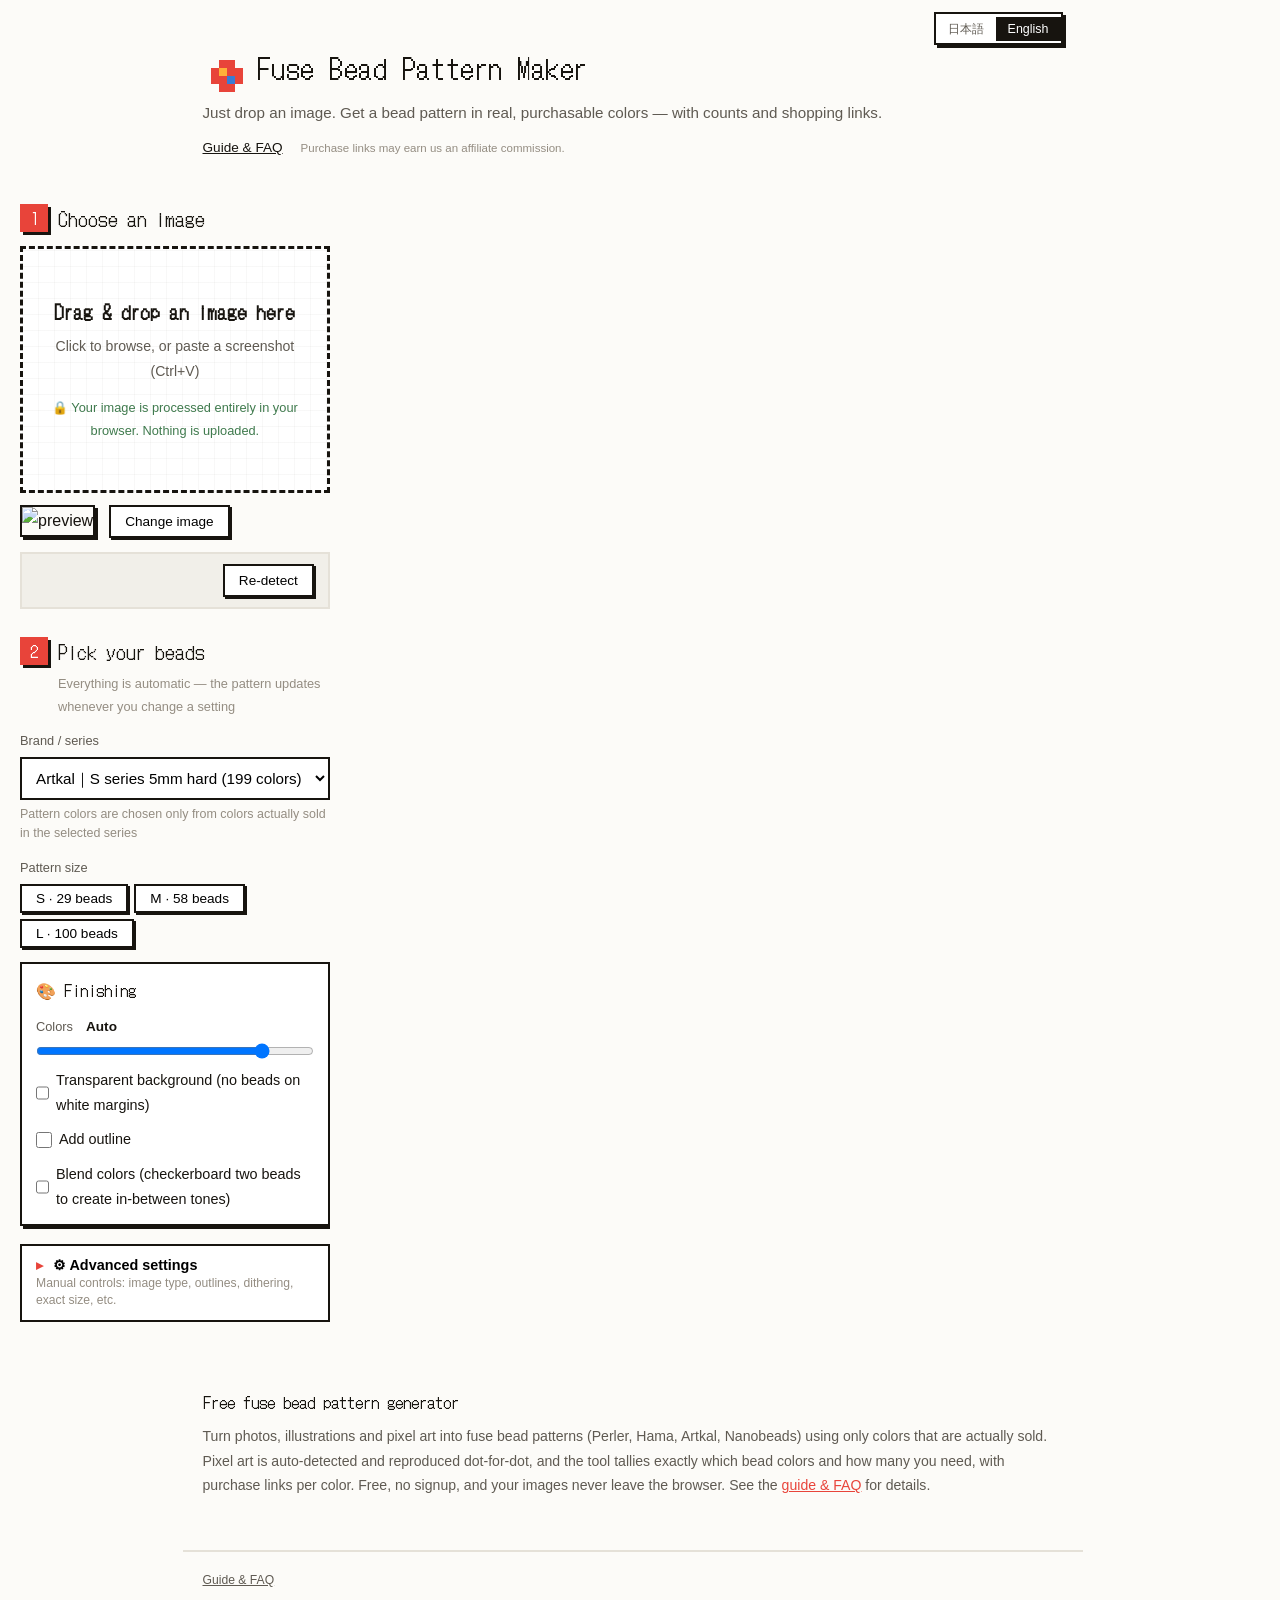
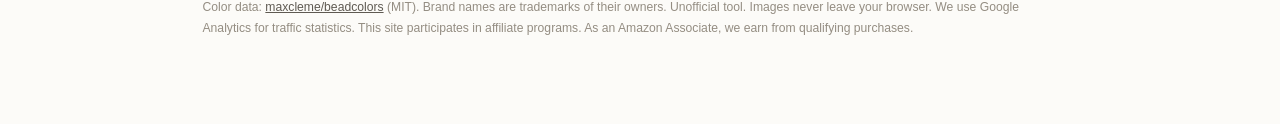
==== index.html @ 35d4e3fc "縁取りOFF時に色選択行が表示される問題を修正（display:flexがhidden属性に勝つCSSの罠）" ====
<!DOCTYPE html>
<html lang="ja" data-lang="ja">
<head>
<meta charset="UTF-8">
<meta name="viewport" content="width=device-width, initial-scale=1.0, maximum-scale=1.0, user-scalable=no, viewport-fit=cover">
<!-- Google tag (gtag.js) -->
<script async src="https://www.googletagmanager.com/gtag/js?id=G-L8L3LJ2P45"></script>
<script>
  window.dataLayer = window.dataLayer || [];
  function gtag(){dataLayer.push(arguments);}
  gtag('js', new Date());
  gtag('config', 'G-L8L3LJ2P45');
</script>
<title>アイロンビーズ図案メーカー｜写真・画像をドット絵図案に無料変換</title>
<meta name="description" content="画像をドロップするだけでアイロンビーズの図案に自動変換。パーラービーズ・ナノビーズ・ハマ・Artkal対応。実際に売っている色番号で図案化し、必要な色と個数、購入先まで自動でわかる無料ツール。">
<link rel="canonical" href="https://zerobuildone.github.io/beads-pattern-maker/">
<meta property="og:title" content="アイロンビーズ図案メーカー / Fuse Bead Pattern Maker">
<meta property="og:description" content="画像をドロップするだけでアイロンビーズ図案に自動変換。色番号・必要個数・購入先まで出力。">
<meta property="og:type" content="website">
<meta property="og:url" content="https://zerobuildone.github.io/beads-pattern-maker/">
<meta property="og:image" content="https://zerobuildone.github.io/beads-pattern-maker/ogp.png">
<meta property="og:image:width" content="1200">
<meta property="og:image:height" content="630">
<meta property="og:site_name" content="アイロンビーズ図案メーカー">
<meta name="twitter:card" content="summary_large_image">
<meta name="theme-color" content="#fcfbf8">
<link rel="icon" href="favicon.ico" sizes="32x32">
<link rel="icon" type="image/png" href="favicon.png">
<link rel="apple-touch-icon" href="apple-touch-icon.png">
<script type="application/ld+json">
{
  "@context": "https://schema.org",
  "@type": "WebApplication",
  "name": "アイロンビーズ図案メーカー",
  "alternateName": "Fuse Bead Pattern Maker",
  "applicationCategory": "DesignApplication",
  "operatingSystem": "Web",
  "offers": { "@type": "Offer", "price": "0", "priceCurrency": "JPY" },
  "url": "https://zerobuildone.github.io/beads-pattern-maker/",
  "image": "https://zerobuildone.github.io/beads-pattern-maker/ogp.png",
  "inLanguage": ["ja", "en"],
  "featureList": "ドット絵の自動判定と原寸再現・実在ブランド色への減色・必要ビーズ数の自動集計・購入リンク生成",
  "description": "画像をアイロンビーズの図案に自動変換する無料ツール。実在ブランドの色に減色し、必要なビーズの色番号と個数を自動集計します。"
}
</script>
<link rel="preconnect" href="https://fonts.googleapis.com">
<link rel="preconnect" href="https://fonts.gstatic.com" crossorigin>
<link href="https://fonts.googleapis.com/css2?family=DotGothic16&display=swap" rel="stylesheet">
<link rel="stylesheet" href="style.css?v=1784271604">
</head>
<body>
<noscript><p style="padding:16px;text-align:center">このツールはブラウザ内で画像を変換するため、JavaScriptを有効にしてご利用ください。/ This tool converts images in your browser and requires JavaScript.</p></noscript>

<header class="site-header">
  <div class="lang-switch">
    <button type="button" data-lang-btn="ja">日本語</button><button type="button" data-lang-btn="en">English</button>
  </div>
  <h1><span class="pixel-logo" aria-hidden="true"></span><span data-i18n="siteTitle">アイロンビーズ図案メーカー</span></h1>
  <p class="tagline" data-i18n="tagline">画像をドロップするだけ。実際に売っているビーズの色で図案化して、必要な色と個数、買える場所まで。</p>
  <nav class="header-nav">
    <a href="guide.html" data-i18n="guideLink">使い方・FAQ</a>
    <span class="pr-note" data-i18n="prHeader">※購入リンクにはアフィリエイト広告を含みます</span>
  </nav>
</header>

<main>
<div class="workspace">
<div class="col-left">

  <!-- STEP 1 -->
  <section class="step" id="step-upload">
    <h2><span class="step-num">1</span><span data-i18n="step1">画像を選ぶ</span></h2>
    <div id="dropzone" tabindex="0">
      <p class="dz-main" data-i18n="dzMain">ここに画像をドラッグ＆ドロップ</p>
      <p class="dz-sub" data-i18n="dzSub">クリックして選択・スクショの貼り付け（Ctrl+V）もOK</p>
      <p class="dz-privacy" data-i18n="dzPrivacy">🔒 画像はブラウザの中だけで処理されます。サーバーには送信されません。</p>
      <input type="file" id="file-input" accept="image/*" hidden>
    </div>
    <div id="src-preview-wrap" hidden>
      <img id="src-preview" alt="preview">
      <div class="preview-side">
        <button id="btn-clear-image" type="button" class="btn-sub" data-i18n="btnChangeImage">別の画像にする</button>
      </div>
    </div>
    <div id="detect-banner" class="banner" hidden>
      <span id="detect-msg"></span>
      <button id="btn-detect-dots" type="button" class="btn-sub" data-i18n="btnRedetect">再判定</button>
    </div>
  </section>

  <!-- STEP 2: シンプル設定（既定） + 詳細設定（折りたたみ） -->
  <section class="step" id="step-settings" data-mode="illust">
    <button type="button" class="drawer-close" data-drawer-close>✕</button>
    <h2><span class="step-num">2</span><span data-i18n="step2">ビーズを選ぶ</span></h2>
    <p class="auto-note" data-i18n="autoNote">変換はすべて自動。設定を変えると図案も自動で更新されます</p>

    <div class="simple-grid">
      <label class="field">
        <span class="field-label" data-i18n="lblSeries">ブランド・シリーズ</span>
        <select id="sel-series"></select>
        <span class="field-help" data-i18n="helpSeries">図案はこのシリーズで実際に売られている色だけで作られます</span>
      </label>
      <div class="field simple-size">
        <span class="field-label" data-i18n="lblSizeSimple">図案の大きさ</span>
        <p class="chip-row" id="simple-size-chips">
          <button type="button" class="chip chip-size" data-w="29" data-h="29"><span data-i18n="chipSizeS">小 29ビーズ</span></button>
          <button type="button" class="chip chip-size" data-w="58" data-h="58"><span data-i18n="chipSizeM">中 58ビーズ</span></button>
          <button type="button" class="chip chip-size" data-w="100" data-h="100"><span data-i18n="chipSizeL">大 100ビーズ</span></button>
        </p>
        <span class="field-help only-pixel" data-i18n="helpSizePixel">ドット絵は元の絵のドット数で原寸再現されます（サイズ指定は不要）</span>
      </div>
    </div>
    <div id="mix-note" class="mix-note" hidden></div>

    <!-- しあがり: 見た目に直結する「好みで選ぶ」設定だけを常時表示 -->
    <div class="finish-block">
      <h3 class="finish-title" data-i18n="groupFinish">🎨 しあがり</h3>
      <label class="field finish-colors">
        <span class="field-label"><span data-i18n="tbColors">色数</span>　<span id="colors-label" class="colors-label">自動</span></span>
        <input type="range" id="rng-colors" min="0" max="6" step="1" value="5">
      </label>
      <label class="field-check">
        <input type="checkbox" id="chk-whitebg">
        <span data-i18n="optWhitebg">背景を透過する（白い余白をビーズなしに）</span>
      </label>
      <label class="field-check">
        <input type="checkbox" id="chk-addoutline">
        <span data-i18n="optAddOutline">縁取りをつける</span>
      </label>
      <div class="outline-row" id="outline-color-row" hidden>
        <label for="sel-outline-color" data-i18n="optOutlineColor">縁取りの色</label>
        <span class="outline-swatch" id="outline-swatch"></span>
        <select id="sel-outline-color"></select>
      </div>
      <label class="field-check">
        <input type="checkbox" id="chk-dithermix">
        <span data-i18n="optDitherMix">まざり色（2色を市松に並べて中間色を作る）</span>
      </label>
    </div>

    <button id="btn-advanced" type="button" class="btn-adv">
      <span class="adv-arrow">▸</span>
      <span class="adv-title">⚙ <span data-i18n="btnAdvanced">詳細設定</span></span>
      <span class="adv-hint" data-i18n="advHint">画像タイプ・サイズの数値指定・変換品質など、通常は触らなくてよい設定</span>
    </button>

    <div id="advanced-panel" class="adv">
      <div class="group">
        <h3 class="group-title" data-i18n="groupSize">図案のサイズ</h3>
        <div class="group-body">
          <div class="size-row">
            <label class="field field-num">
              <span class="field-label" data-i18n="lblW">横（ビーズ数）</span>
              <input type="number" id="inp-width" min="4" max="200" value="58">
            </label>
            <span class="size-x">×</span>
            <label class="field field-num">
              <span class="field-label" data-i18n="lblH">縦（ビーズ数）</span>
              <input type="number" id="inp-height" min="4" max="200" value="58">
            </label>
            <label class="field-check">
              <input type="checkbox" id="chk-aspect" checked>
              <span data-i18n="lblAspect">縦横比を画像に合わせる</span>
            </label>
          </div>
          <p class="chip-row">
            <span data-i18n="presetsLabel">プリセット:</span>
            <button type="button" class="chip" data-w="29" data-h="29" data-i18n="chip2929">29×29（プレート1枚）</button>
            <button type="button" class="chip" data-w="58" data-h="29">58×29</button>
            <button type="button" class="chip" data-w="58" data-h="58" data-i18n="chip5858">58×58（4枚）</button>
            <button type="button" class="chip" data-w="50" data-h="50">50×50</button>
            <button type="button" class="chip" data-w="100" data-h="100">100×100</button>
          </p>
          <label class="field">
            <span class="field-label" data-i18n="lblPlate">プレート区切り線</span>
            <select id="sel-plate">
              <option value="0" data-i18n="plateNone">表示しない</option>
              <option value="29" data-i18n="plate29">29ペグごと（5mm定番プレート）</option>
              <option value="50" data-i18n="plate50">50ペグごと（ミニ系プレート）</option>
            </select>
            <span class="field-help" data-i18n="helpPlate">複数プレートで作るときの境界線（赤線）を図案に表示します</span>
          </label>
        </div>
      </div>

      <div class="group">
        <h3 class="group-title" data-i18n="groupTune">変換の調整</h3>
        <div class="group-body">
          <div class="field field-wide">
            <span class="field-label" data-i18n="lblImgType">画像のタイプ（自動判定を上書き）</span>
            <div class="seg" role="radiogroup">
              <label><input type="radio" name="mode" value="pixel"><span data-i18n="modePixel">ドット絵</span></label>
              <label><input type="radio" name="mode" value="illust" checked><span data-i18n="modeIllust">イラスト</span></label>
              <label><input type="radio" name="mode" value="photo"><span data-i18n="modePhoto">写真</span></label>
            </div>
            <span class="field-help only-pixel" data-i18n="helpPixel">元絵の1ドット=1ビーズで原寸再現します（画像読み込み時に自動判定）</span>
            <span class="field-help only-illust" data-i18n="helpIllust">マスごとに一番面積の大きい色を採用。キャラ絵・ロゴ向け</span>
            <span class="field-help only-photo" data-i18n="helpPhoto">マスの平均色でなめらかに変換。グラデーションの多い画像向け</span>
          </div>
          <div class="opt-row">
            <label class="field-check only-illust">
              <input type="checkbox" id="chk-outline" checked>
              <span data-i18n="optOutline">輪郭線を残す</span>
            </label>
            <label class="field-check only-photo">
              <input type="checkbox" id="chk-dither">
              <span data-i18n="optDither">ディザリング（2色を混ぜ打ちして中間色を表現）</span>
            </label>
            <label class="field-check">
              <input type="checkbox" id="chk-special">
              <span data-i18n="optSpecial">特殊色も使う（ラメ・夜光・透明系。実物の見え方が大きく異なるため通常はOFF推奨）</span>
            </label>
          </div>
          <div class="quality-sub">
            <span class="quality-title" data-i18n="optQualityTitle">変換の品質（通常はONのまま）</span>
            <label class="field-check">
              <input type="checkbox" id="chk-cleanup" checked>
              <span data-i18n="optCleanup">仕上げの整形（ノイズ粒・浮きビーズを整理）</span>
            </label>
            <label class="field-check">
              <input type="checkbox" id="chk-shading" checked>
              <span data-i18n="optShading">陰影を保持（明暗の段差を同系の別ビーズへ割り振る）</span>
            </label>
          </div>
          <button id="btn-convert" type="button" class="btn-sub" disabled data-i18n="btnConvert">再変換する</button>
        </div>
      </div>
    </div>
  </section>

</div><!-- /.col-left -->
<div class="col-right">

  <!-- STEP 3 -->
  <section class="step" id="step-result" hidden>
    <h2><span class="step-num">3</span><span data-i18n="step3">図案</span></h2>

    <div id="pattern-pane">
    <!-- ブランド変更時: 手直しを引き継いだ旨と破棄の選択肢 -->
    <div id="carry-note" class="carry-note" hidden>
      <span data-i18n="carryMsg">✏ 手直しの内容を、新しいビーズの近い色で引き継ぎました</span>
      <button id="btn-carry-discard" type="button" class="btn-sub" data-i18n="carryDiscard">手直しを破棄して自動変換に戻す</button>
      <button id="btn-carry-keep" type="button" class="btn-sub" data-i18n="carryKeep">このまま</button>
    </div>
    <div id="canvas-wrap">
      <canvas id="pattern-canvas"></canvas>
    </div>

    <div class="result-toolbar">
      <div class="tb-group">
        <label title="ズーム">🔍 <input type="range" id="rng-zoom" min="2" max="30" value="14"></label>
        <label class="field-check"><input type="checkbox" id="chk-grid" checked><span data-i18n="tbGrid">グリッド</span></label>
        <label class="field-check"><input type="checkbox" id="chk-symbols"><span data-i18n="tbSymbols">色記号</span></label>
      </div>
      <div class="tb-group">
        <button id="btn-editmode" type="button" class="btn-sub tool-btn edit-toggle" data-i18n="tbEditMode">✏ 手直しする</button>
      </div>
    </div>

    <!-- 手直しパネル: 手直しモードON中だけ表示。ツール→色の2段構成 -->
    <div id="edit-panel" class="edit-panel">
      <div class="ep-row">
        <button id="tool-pen" type="button" class="btn-sub tool-btn active" data-i18n="toolPen">✎ ペン</button>
        <button id="tool-fill" type="button" class="btn-sub tool-btn" data-i18n="toolFill">▧ 塗りつぶし</button>
        <button id="tool-replace" type="button" class="btn-sub tool-btn" data-i18n="toolReplace">⇄ 色置換</button>
        <button id="btn-pen-erase" type="button" class="btn-sub tool-btn" data-i18n="btnEraser">◻ 消しゴム</button>
        <span class="ep-size">
          <span class="tb-label" data-i18n="tbPenSize">太さ</span>
          <button type="button" class="btn-sub pen-size-btn active" data-size="1">1</button>
          <button type="button" class="btn-sub pen-size-btn" data-size="2">2</button>
          <button type="button" class="btn-sub pen-size-btn" data-size="3">3</button>
        </span>
        <button id="btn-undo" type="button" class="btn-sub ep-undo" disabled data-i18n="btnUndo">↩ 元に戻す</button>
      </div>
      <div class="ep-row">
        <span class="pen-status"><span data-i18n="penPrefix">ペン:</span> <span id="pen-swatch" class="pen-swatch"></span><span id="pen-label">未選択</span></span>
        <button id="btn-palette" type="button" class="btn-sub" data-i18n="btnPalette">🎨 全色から選ぶ</button>
      </div>
      <div id="palette-pop" class="palette-pop" hidden></div>
      <p class="edit-hint" data-i18n="editHint">図案をタップ/クリックで塗れます。色はビーズ一覧・🎨全色・右クリック（スポイト）で選択。「⇄色置換」はタップした色を図案全体でペンの色に置き換えます</p>
    </div>
    </div><!-- /#pattern-pane -->

    <div class="dl-row">
      <button id="btn-dl-png" type="button" class="btn-main" data-i18n="btnDlPng">図案PNGを保存</button>
      <span id="stat-line" class="stat-line"></span>
    </div>

    <div id="legend-section">
    <button type="button" class="drawer-close" data-drawer-close>✕</button>
    <h3 class="buy-heading" data-i18n="legendTitle">必要なビーズ</h3>
    <p class="legend-note"><span data-i18n="legendNote">行をクリックするとその色がペンになります。</span><span class="pr-note-inline" data-i18n="prInline">※購入リンクはアフィリエイト広告を含みます。検索結果ページが開くので色番号を確認のうえ購入してください。</span></p>
    <div id="legend-wrap">
      <table id="legend-table">
        <thead>
          <tr>
            <th data-i18n="thColor">色</th>
            <th class="col-sym" data-i18n="thSym">記号</th>
            <th class="col-code" data-i18n="thCode">色番号</th>
            <th data-i18n="thName">色名</th>
            <th class="col-brand" data-i18n="thBrand">ブランド</th>
            <th data-i18n="thCount">個数</th>
            <th data-i18n="thBuy">購入先</th>
            <th class="th-swap"></th>
          </tr>
        </thead>
        <tbody id="legend-body"></tbody>
      </table>
    </div>
    </div><!-- /#legend-section -->
  </section>

</div><!-- /.col-right -->
</div><!-- /.workspace -->

<!-- スマホ用: 図案が画面外のとき右下に出るミニプレビュー（タップで図案へ） -->
<button id="mini-preview" type="button" hidden aria-label="図案へ移動">
  <canvas id="mini-canvas"></canvas>
</button>

<!-- スマホ用: ドロワーとボトムバー -->
<div id="drawer-scrim" hidden></div>
<nav id="mobile-bar">
  <button id="btn-drawer-settings" type="button">⚙ <span data-i18n="mbSettings">設定</span></button>
  <button id="btn-drawer-beads" type="button">🧮 <span data-i18n="mbBeads">ビーズ一覧</span></button>
</nav>

<!-- 検索エンジン向けの説明（ユーザーにも読める簡潔な紹介） -->
<section class="seo-intro lang-ja">
  <h2>アイロンビーズの図案を画像から無料で作成</h2>
  <p>アイロンビーズ図案メーカーは、写真・イラスト・ドット絵をアイロンビーズ（フューズビーズ）の図案に自動変換する無料のWebアプリです。パーラービーズ・ナノビーズ・ハマビーズ・Artkalの実際に販売されている色だけで図案を作るので、そのまま買い物リストとして使えます。ドット絵は元絵のドット数を自動判定して1ドット=1ビーズで原寸再現。AI生成などで格子が崩れたドット絵の補正にも対応しています。</p>
  <p>必要なビーズの色番号・色名・個数は自動で集計され、各色の購入ページへワンクリックで移動できます。図案は座標と色記号つきのPNGとして保存でき、複数プレートで作る大きな作品にはプレート区切り線も表示できます。登録不要・インストール不要で、画像がサーバーに送信されることもありません。詳しくは<a href="guide.html">使い方・FAQ</a>をご覧ください。</p>
</section>
<section class="seo-intro lang-en">
  <h2>Free fuse bead pattern generator</h2>
  <p>Turn photos, illustrations and pixel art into fuse bead patterns (Perler, Hama, Artkal, Nanobeads) using only colors that are actually sold. Pixel art is auto-detected and reproduced dot-for-dot, and the tool tallies exactly which bead colors and how many you need, with purchase links per color. Free, no signup, and your images never leave the browser. See the <a href="guide.html">guide &amp; FAQ</a> for details.</p>
</section>

</main>

<footer class="site-footer">
  <div class="lang-ja">
    <p><a href="guide.html">使い方・FAQ・ブランド混合の注意</a></p>
    <p>色データ: <a href="https://github.com/maxcleme/beadcolors" target="_blank" rel="noopener">maxcleme/beadcolors</a>（MIT）。各ブランド名は各社の商標です。当サイトは各メーカーとは無関係の非公式ツールです。画像はブラウザ内で処理され、送信されません。アクセス状況の把握にGoogle Analyticsを使用しています。本サイトはアフィリエイトプログラムに参加しています。Amazonのアソシエイトとして、アイロンビーズ図案メーカーは適格販売により収入を得ています。</p>
  </div>
  <div class="lang-en">
    <p><a href="guide.html">Guide &amp; FAQ</a></p>
    <p>Color data: <a href="https://github.com/maxcleme/beadcolors" target="_blank" rel="noopener">maxcleme/beadcolors</a> (MIT). Brand names are trademarks of their owners. Unofficial tool. Images never leave your browser. We use Google Analytics for traffic statistics. This site participates in affiliate programs. As an Amazon Associate, we earn from qualifying purchases.</p>
  </div>
</footer>

<script src="palettes.js?v=1784271604"></script>
<script src="config.js?v=1784271604"></script>
<script src="app.js?v=1784271604"></script>
</body>
</html>
---- style.css ----
* { box-sizing: border-box; margin: 0; padding: 0; }

:root {
  --bg: #fcfbf8;
  --ink: #17140f;
  --ink-sub: #5f5a52;
  --ink-faint: #948d82;
  --line: #17140f;
  --line-soft: #e5e1d8;
  --accent: #e8443a;
  --accent-soft: #ffece9;
  --ok-bg: #e8f6e8;
  --ok-ink: #22662f;
  --warn-bg: #fff6db;
  --warn-ink: #7c6410;
  --shadow: 3px 3px 0 var(--ink);
}

html {
  scroll-behavior: smooth;
  /* スクロールバーの出現で横幅が変わり、クリック直前にボタンが動くのを防ぐ
     （常にスクロールバー領域を確保してレイアウトシフトをゼロにする） */
  overflow-y: scroll;
  scrollbar-gutter: stable;
}

body {
  font-family: "Hiragino Kaku Gothic ProN", "Yu Gothic", "Meiryo", sans-serif;
  background: var(--bg);
  color: var(--ink);
  line-height: 1.75;
}

h1, h2, h3, .step-num, .btn-main, .tb-label {
  font-family: "DotGothic16", "Hiragino Kaku Gothic ProN", monospace;
  font-weight: normal;
}

/* ---------- ヘッダー ---------- */

.site-header {
  position: relative;
  max-width: 900px;
  margin: 0 auto;
  padding: 44px 20px 8px;
}
.site-header h1 {
  font-size: 1.7rem;
  letter-spacing: .02em;
  display: flex;
  align-items: center;
  gap: 14px;
}
.tagline { color: var(--ink-sub); margin-top: 8px; font-size: .95rem; }
.header-nav {
  display: flex; align-items: baseline; gap: 18px; flex-wrap: wrap;
  margin-top: 10px;
}
.header-nav a { color: var(--ink); font-size: .85rem; }
.pr-note { font-size: .72rem; color: var(--ink-faint); }

/* CSSピクセルアートのビーズロゴ（8x8） */
.pixel-logo {
  display: inline-block;
  width: 8px; height: 8px;
  flex-shrink: 0;
  transform: translateY(-12px);
  box-shadow:
    16px 8px 0 var(--accent), 24px 8px 0 var(--accent),
    8px 16px 0 var(--accent), 16px 16px 0 #ffb03a, 24px 16px 0 var(--accent), 32px 16px 0 var(--accent),
    8px 24px 0 var(--accent), 16px 24px 0 var(--accent), 24px 24px 0 #3a7bd5, 32px 24px 0 var(--accent),
    16px 32px 0 var(--accent), 24px 32px 0 var(--accent);
  margin-right: 32px;
}

/* 言語切替 */
.lang-switch {
  position: absolute; top: 12px; right: 20px;
  border: 2px solid var(--ink);
  background: #fff;
  box-shadow: var(--shadow);
}
.lang-switch button {
  border: none; background: none; cursor: pointer;
  padding: 5px 12px; font-size: .78rem; color: var(--ink-sub);
}
.lang-switch button.active { background: var(--ink); color: #fff; }

html[data-lang="ja"] .lang-en { display: none; }
html[data-lang="en"] .lang-ja { display: none; }

/* ---------- 本文レイアウト ---------- */

main { max-width: 900px; margin: 0 auto; padding: 8px 20px; }

/* PC: 3カラム（左=設定 / 中央=図案 / 右=ビーズ一覧）。
   ビーズ一覧は独立した列なので、図案が固定表示でも隠れない */
@media (min-width: 1040px) {
  main { max-width: 1680px; }
  .workspace {
    display: grid;
    /* fr比率ベース＝列幅が「中身の量」に依存しない。
       変換完了・詳細設定の開閉・ビーズ一覧の増減で列やボタンが動かないように */
    grid-template-columns: minmax(300px, 0.8fr) minmax(340px, 1.3fr) minmax(340px, 0.95fr);
    gap: 22px;
    align-items: start;
  }
  .col-left { grid-column: 1; grid-row: 1 / span 4; min-width: 0; }
  .col-left .step { overflow-x: hidden; } /* サイドバーから絶対にはみ出させない */
  .workspace > * { min-width: 0; }
  #pattern-pane, #legend-section { min-width: 0; }
  /* step-resultの子要素（見出し・図案・保存ボタン・ビーズ一覧）を直接グリッドに参加させる */
  .col-right, #step-result { display: contents; }
  #step-result[hidden] { display: none; }
  #step-result > h2 { grid-column: 2; }
  #step-result > .dl-row { grid-column: 2; }
  #legend-section { grid-column: 3; grid-row: 1 / span 4; }

  /* 図案パネル: 中央列の中でstickyに（ズームしすぎて収まらないときはJSが解除） */
  #pattern-pane {
    grid-column: 2;
    position: sticky;
    top: 8px;
    z-index: 20;
    background: var(--bg);
    padding-top: 6px;
    padding-bottom: 6px;
  }
  #pattern-pane.pane-overflow { position: static; }

  /* ビーズ一覧の購入ボタンは列幅に応じて折り返す（内部横スクロールを作らない） */
  /* 購入ボタンは列幅に応じて折り返す（⇄列の追加でtd:last-child指定がズレたため明示指定） */
  #legend-table td.td-buy { white-space: normal; }
  #legend-table td.td-swap { padding-left: 4px; padding-right: 6px; }
  .buy-link { margin-bottom: 4px; }
}

/* ビーズ一覧のスリム化:
   記号列は「色記号」表示中のみ / 色番号列はスマホでは非表示 */
#legend-table .col-sym { display: none; }
body.symbols-on #legend-table .col-sym { display: table-cell; }
@media (max-width: 1039px) {
  #legend-table .col-code { display: none; }
}

/* ---------- スマホ: 左右ドロワー方式 ----------
   図案が主役。左端スワイプ/⚙ボタン=設定、右端スワイプ/ビーズボタン=ビーズ一覧 */

.drawer-close { display: none; }
#mobile-bar { display: none; }
#drawer-scrim { position: fixed; inset: 0; background: rgba(23, 20, 15, .5); z-index: 70; }

@media (max-width: 1039px) {
  .step-num { display: none; }
  .auto-note { margin-left: 0; }
  body { padding-bottom: 64px; } /* ボトムバーの高さ分 */
  .workspace { display: block; }

  /* 変換後はサイトヘッダーを隠して図案を最上部に
     （使い方・FAQへのリンクはページ下部のフッターに残っている） */
  body.has-result .site-header { display: none; }
  body.has-result main { padding-top: 4px; }

  /* 設定=左ドロワー / ビーズ一覧=右ドロワー */
  #step-settings, #legend-section {
    position: fixed;
    top: 0; bottom: 0;
    width: min(88vw, 400px);
    margin: 0;
    z-index: 80;
    overflow-y: auto;
    -webkit-overflow-scrolling: touch;
    background: var(--bg);
    transition: transform .22s ease;
    padding: 14px 14px 48px;
  }
  #step-settings { left: 0; transform: translateX(-105%); border-right: 2px solid var(--ink); border-top: none; border-bottom: none; }
  /* ドロワー内は必ず1カラム・横スクロール禁止 */
  #step-settings { overflow-x: hidden; }
  #step-settings .simple-grid { grid-template-columns: 1fr; }
  #step-settings .seg { display: flex; width: 100%; box-shadow: 2px 2px 0 var(--ink); }
  #step-settings .seg label { flex: 1; }
  #step-settings .seg span { display: block; text-align: center; padding: 10px 4px; }
  #step-settings .field, #step-settings .field-wide { max-width: 100%; }
  #step-settings select { width: 100%; }
  /* 変換後にドロワーへ移った「画像を選ぶ」はコンパクトに */
  #step-settings #step-upload { margin: 6px 0 14px; }
  #step-settings #step-upload #dropzone { padding: 22px 12px; }
  #step-settings #src-preview { max-width: 100px; max-height: 100px; }

  /* ビーズ一覧: スマホではカード型2行レイアウト
     1行目 = 色・色名・個数 / 2行目 = 購入ボタン（全幅なので絶対に見切れない） */
  #legend-section { overflow-x: hidden; }
  #legend-wrap { overflow-x: hidden; border: none; }
  #legend-table thead { display: none; }
  #legend-table, #legend-table tbody { display: block; width: 100%; }
  #legend-table tr {
    display: grid;
    grid-template-columns: 30px 1fr auto auto;
    grid-template-areas:
      "sw name count swap"
      "sw buy  buy  buy";
    gap: 4px 10px;
    align-items: center;
    padding: 9px 2px;
    border-bottom: 1px solid var(--line-soft);
  }
  #legend-table td { display: block; border: none; padding: 0; white-space: normal; }
  #legend-table td.td-sw { grid-area: sw; }
  #legend-table td.td-name { grid-area: name; font-weight: bold; }
  #legend-table td.td-count { grid-area: count; color: var(--ink-sub); }
  #legend-table td.td-buy { grid-area: buy; }
  #legend-table td.td-swap { grid-area: swap; }
  /* 置き換え候補の行はカード型グリッドにしない */
  #legend-table tr.lg-alt { display: block; padding: 0 0 9px; }
  .lg-alt-btn { min-height: 38px; }
  /* 記号・色番号・ブランド列はスマホでは出さない（購入は直リンク主体のため不要） */
  #legend-table td.col-sym, #legend-table td.col-code, #legend-table td.col-brand { display: none !important; }
  .buy-link { margin: 2px 6px 2px 0; padding: 6px 14px; }
  #legend-section { right: 0; transform: translateX(105%); border-left: 2px solid var(--ink); }
  #step-settings.drawer-open, #legend-section.drawer-open {
    transform: translateX(0);
    box-shadow: 0 0 30px rgba(0, 0, 0, .35);
  }
  body.drawer-active { overflow: hidden; }

  /* 閉じるボタンはドロワー内でスクロールしても右上に貼り付く */
  .drawer-close {
    display: block;
    position: sticky;
    top: 6px;
    z-index: 10;
    margin-left: auto;
    border: 2px solid var(--ink);
    background: #fff;
    width: 40px; height: 40px;
    font-size: 1.05rem;
    cursor: pointer;
    box-shadow: 2px 2px 0 var(--ink);
  }

  /* ボトムバー */
  #mobile-bar {
    display: flex;
    position: fixed;
    left: 0; right: 0; bottom: 0;
    z-index: 60;
    background: #fff;
    border-top: 2px solid var(--ink);
    padding-bottom: env(safe-area-inset-bottom, 0);
  }
  #mobile-bar button {
    flex: 1;
    padding: 14px 6px;
    background: none;
    border: none;
    border-right: 2px solid var(--line-soft);
    font-size: .95rem;
    font-family: "DotGothic16", "Hiragino Kaku Gothic ProN", sans-serif;
    color: var(--ink);
    cursor: pointer;
  }
  #mobile-bar button:last-child { border-right: none; }
  #btn-drawer-beads { color: var(--ink-faint); }
  body.has-result #btn-drawer-beads { color: var(--ink); }
  #mini-preview { bottom: 76px; }
}

/* スマホ用ミニプレビュー（図案が画面外のときだけ表示） */
#mini-preview {
  position: fixed;
  right: 14px;
  bottom: 14px;
  z-index: 50;
  padding: 5px;
  background: #fff;
  border: 2px solid var(--ink);
  box-shadow: var(--shadow);
  cursor: pointer;
  line-height: 0;
}
#mini-preview:active { transform: translate(2px, 2px); box-shadow: none; }
#mini-canvas { display: block; image-rendering: pixelated; }

.step {
  margin: 26px 0;
}
.step h2 {
  font-size: 1.15rem;
  display: flex; align-items: center;
  margin-bottom: 12px;
}
.step h3 { font-size: 1.0rem; }
.step-num {
  display: inline-flex; align-items: center; justify-content: center;
  width: 28px; height: 28px; margin-right: 10px;
  background: var(--accent); color: #fff;
  font-size: 1rem;
  box-shadow: var(--shadow);
  flex-shrink: 0;
}
.auto-note { font-size: .8rem; color: var(--ink-faint); margin: -6px 0 12px 38px; }

/* ---------- STEP1 ---------- */

#dropzone {
  border: 3px dashed var(--ink);
  background:
    repeating-linear-gradient(0deg, transparent 0 15px, rgba(23,20,15,.03) 15px 16px),
    repeating-linear-gradient(90deg, transparent 0 15px, rgba(23,20,15,.03) 15px 16px),
    #fff;
  padding: 48px 20px;
  text-align: center;
  cursor: pointer;
  transition: background-color .15s;
}
#dropzone:hover, #dropzone.dragover { background-color: var(--accent-soft); border-color: var(--accent); }
.dz-main { font-weight: bold; font-size: 1.1rem; font-family: "DotGothic16", sans-serif; }
.dz-sub { color: var(--ink-sub); font-size: .88rem; margin-top: 6px; }
.dz-privacy { color: #3f7a4d; font-size: .8rem; margin-top: 14px; }

#src-preview-wrap { margin-top: 12px; display: flex; align-items: flex-start; gap: 14px; }
#src-preview {
  max-width: 200px; max-height: 200px;
  border: 2px solid var(--ink);
  box-shadow: var(--shadow);
  image-rendering: pixelated;
}

.banner {
  display: flex; align-items: center; gap: 10px; flex-wrap: wrap;
  margin-top: 14px;
  padding: 10px 14px;
  font-size: .88rem;
  background: #f1efe9;
  border: 2px solid var(--line-soft);
}
.banner.ok { background: var(--ok-bg); border-color: var(--ok-ink); color: var(--ok-ink); }
.banner.warn { background: var(--warn-bg); border-color: var(--warn-ink); color: var(--warn-ink); }
.banner .btn-sub { margin-left: auto; flex-shrink: 0; }

/* ---------- STEP2 ---------- */

/* 設定は常に1カラム（サイドバー幅に必ず収める） */
.simple-grid {
  display: grid;
  grid-template-columns: 1fr;
  gap: 14px;
  align-items: start;
}

.field { display: flex; flex-direction: column; gap: 5px; font-size: .92rem; }
.field-wide { max-width: 560px; }
.field-num { width: 120px; }
.field-label { color: var(--ink-sub); font-size: .8rem; }
.field-help { color: var(--ink-faint); font-size: .78rem; line-height: 1.5; }
.field select, .field input[type="number"] {
  padding: 10px;
  border: 2px solid var(--ink);
  border-radius: 0;
  font-size: .95rem;
  background: #fff;
  max-width: 100%;
}
.field select { width: 100%; }
.field select:focus, .field input:focus { outline: 2px solid var(--accent); outline-offset: 1px; }
.field-check { display: flex; align-items: center; gap: 7px; font-size: .9rem; cursor: pointer; }
.field-check input { width: 16px; height: 16px; accent-color: var(--accent); }

/* ブランド変更時の手直し引き継ぎ通知 */
.carry-note {
  display: flex; align-items: center; gap: 8px; flex-wrap: wrap;
  border: 2px solid var(--ink); background: #fff7dc; box-shadow: var(--shadow);
  padding: 8px 10px; margin-bottom: 10px; font-size: .85rem;
}
.carry-note[hidden] { display: none; }

/* 手直しパネル: 手直しモードON中だけ表示（ツール類を1か所に集約） */
.edit-panel {
  display: none;
  border: 2px solid var(--ink);
  background: #fff;
  box-shadow: var(--shadow);
  padding: 10px 12px;
  margin: 10px 0 6px;
}
body.edit-on .edit-panel { display: block; }
.ep-row { display: flex; align-items: center; gap: 8px; flex-wrap: wrap; }
.ep-row + .ep-row { margin-top: 10px; }
.ep-size { display: inline-flex; align-items: center; gap: 4px; }
.ep-undo { margin-left: auto; }
.edit-panel .edit-hint { margin: 10px 0 0; }
@media (max-width: 700px) {
  .edit-panel .tool-btn { flex: 1 1 calc(25% - 8px); min-height: 40px; }
  .edit-panel .pen-size-btn, .edit-panel .btn-sub { min-height: 40px; }
  .ep-undo { margin-left: 0; flex: 1 1 auto; }
}

/* 全色パレット（手直しモード用・色相順に整列） */
.palette-pop {
  display: flex; flex-wrap: wrap; gap: 4px;
  border: 2px solid rgba(0,0,0,.25); background: #fafafa;
  padding: 8px; margin-top: 10px; max-height: 200px; overflow-y: auto;
}
.palette-pop[hidden] { display: none !important; }
.pp-sw {
  width: 28px; height: 28px; padding: 0; cursor: pointer;
  border: 1px solid rgba(0,0,0,.35); border-radius: 0;
}
.pp-sw.pen-active { outline: 3px solid var(--accent); outline-offset: 1px; }
@media (max-width: 700px) {
  .pp-sw { width: 34px; height: 34px; }
}

/* しあがり: 見た目に直結する設定だけを常時表示するブロック */
.finish-block {
  display: flex; flex-direction: column; gap: 9px;
  border: 2px solid var(--ink); background: #fff;
  box-shadow: var(--shadow);
  padding: 12px 14px; margin: 14px 0 4px;
}
.finish-title { margin: 0 0 2px; font-size: .92rem; }
.finish-colors { display: flex; flex-direction: column; gap: 4px; }
.finish-colors input[type="range"] { width: 100%; }
.finish-block .outline-row { margin-left: 23px; }

/* 詳細設定内の「変換の品質」小グループ */
.quality-sub {
  display: flex; flex-direction: column; gap: 7px;
  margin-top: 12px; padding-top: 10px;
  border-top: 1px dashed rgba(0,0,0,.25);
}
.quality-title { font-size: .78rem; color: var(--ink-faint); }

/* 縁取り(アウトライン)の色選択行 */
.outline-row { display: flex; align-items: center; gap: 8px; font-size: .9rem; }
.outline-row[hidden] { display: none !important; } /* display:flexがhidden属性に勝ってしまう対策 */
.outline-row select { flex: 1; min-width: 0; max-width: 240px; }
.outline-swatch {
  width: 18px; height: 18px; flex: none;
  border: 2px solid var(--ink);
  background: #000;
}

.chip-row { font-size: .82rem; color: var(--ink-sub); display: flex; flex-wrap: wrap; gap: 6px; align-items: center; }
.chip {
  border: 2px solid var(--ink);
  background: #fff;
  border-radius: 0;
  padding: 5px 14px;
  cursor: pointer;
  font-size: .85rem;
  box-shadow: 2px 2px 0 var(--ink);
}
.chip:hover { background: var(--accent-soft); }
.chip:active { transform: translate(2px, 2px); box-shadow: none; }
.chip.active { background: var(--ink); color: #fff; }

/* 混合モードの注意 */
.mix-note {
  margin-top: 14px;
  padding: 12px 14px;
  background: var(--warn-bg);
  border: 2px solid var(--warn-ink);
  font-size: .84rem;
  line-height: 1.7;
}
.mix-note strong { color: var(--warn-ink); }
.mix-note a { color: inherit; }

/* 詳細設定の折りたたみ（気づけるボタンとして明示） */
.btn-adv {
  /* 1行目=矢印+タイトル、2行目=説明文の固定2行構造。
     幅の揺れで説明文の折り返し位置が変わっても、タイトルとボタンの高さが動かない */
  display: grid;
  grid-template-columns: auto 1fr;
  align-items: center;
  column-gap: 10px;
  row-gap: 2px;
  width: 100%;
  margin-top: 18px;
  padding: 11px 14px;
  background: #fff;
  border: 2px solid var(--ink);
  box-shadow: 2px 2px 0 var(--ink);
  cursor: pointer;
  text-align: left;
  font-size: .9rem;
}
.btn-adv .adv-hint { grid-column: 1 / -1; }
.btn-adv:hover { background: var(--accent-soft); }
.btn-adv:active { transform: translate(2px, 2px); box-shadow: none; }
.adv-title { font-weight: bold; white-space: nowrap; }
.adv-hint { color: var(--ink-faint); font-size: .76rem; line-height: 1.4; }
.adv-arrow { display: inline-block; transition: transform .15s; color: var(--accent); font-weight: bold; }
body.adv-open .adv-arrow { transform: rotate(90deg); }
.adv { display: none; }
body.adv-open .adv { display: block; }

/* 色数スライダー（図案ツールバー内） */
.tb-colors input[type="range"] {
  width: 130px;
  accent-color: var(--accent);
}
.colors-label {
  min-width: 4.5em;
  font-size: .85rem;
  font-weight: bold;
  color: var(--ink);
}

.group {
  border: 2px solid var(--line-soft);
  margin: 14px 0;
  background: #fff;
}
.group-title {
  font-size: .92rem;
  padding: 9px 16px;
  background: #f4f2ec;
  border-bottom: 2px solid var(--line-soft);
}
.group-body { padding: 14px 16px; }

.size-row { display: flex; align-items: flex-end; gap: 10px; flex-wrap: wrap; margin-bottom: 10px; }
.size-row .field-check { margin-bottom: 10px; margin-left: 8px; }
.size-x { font-size: 1.1rem; color: var(--ink-sub); padding-bottom: 10px; }

.opt-row { display: flex; flex-wrap: wrap; gap: 14px 26px; align-items: flex-end; margin-top: 12px; }

/* 画像タイプ切替 */
.seg { display: inline-flex; border: 2px solid var(--ink); background: #fff; width: fit-content; box-shadow: var(--shadow); }
.seg label { cursor: pointer; }
.seg input { position: absolute; opacity: 0; pointer-events: none; }
.seg span {
  display: inline-block;
  padding: 8px 22px;
  font-size: .92rem;
  color: var(--ink-sub);
  border-right: 2px solid var(--ink);
}
.seg label:last-child span { border-right: none; }
.seg input:checked + span { background: var(--accent); color: #fff; }
.seg label:hover input:not(:checked) + span { background: var(--accent-soft); }

/* モード連動の表示切替 */
.only-pixel, .only-illust, .only-photo { display: none; }
#step-settings[data-mode="pixel"] .only-pixel { display: inline-flex; }
#step-settings[data-mode="illust"] .only-illust { display: inline-flex; }
#step-settings[data-mode="photo"] .only-photo { display: inline-flex; }
#step-settings[data-mode="pixel"] span.only-pixel,
#step-settings[data-mode="illust"] span.only-illust,
#step-settings[data-mode="photo"] span.only-photo { display: block; }
/* ドット絵モード時はサイズ指定チップを隠す（原寸再現のため） */
#step-settings[data-mode="pixel"] #simple-size-chips { display: none; }

/* ---------- ボタン ---------- */

.btn-main {
  display: inline-block;
  background: var(--accent);
  color: #fff;
  border: 2px solid var(--ink);
  border-radius: 0;
  padding: 12px 28px;
  font-size: 1rem;
  cursor: pointer;
  box-shadow: var(--shadow);
}
.btn-main:hover:not(:disabled) { filter: brightness(1.08); }
.btn-main:active:not(:disabled) { transform: translate(3px, 3px); box-shadow: none; }
.btn-main:disabled { background: #cfc9bf; border-color: #a9a396; box-shadow: 3px 3px 0 #a9a396; cursor: not-allowed; }
.btn-sub {
  background: #fff;
  border: 2px solid var(--ink);
  border-radius: 0;
  padding: 7px 14px;
  cursor: pointer;
  font-size: .85rem;
  box-shadow: 2px 2px 0 var(--ink);
}
.btn-sub:hover:not(:disabled) { background: var(--accent-soft); }
.btn-sub:active:not(:disabled) { transform: translate(2px, 2px); box-shadow: none; }
.btn-sub:disabled { color: #b5aea3; border-color: #b5aea3; box-shadow: 2px 2px 0 #b5aea3; cursor: not-allowed; }

/* ---------- STEP3 ---------- */

.result-toolbar {
  display: flex; flex-wrap: wrap; gap: 10px 28px;
  align-items: center;
  padding: 10px 14px;
  background: #fff;
  border: 2px solid var(--line-soft);
  font-size: .88rem;
  margin-bottom: 6px;
}
.tb-group { display: flex; align-items: center; gap: 12px; flex-wrap: wrap; }
.tb-group label { display: flex; align-items: center; gap: 6px; }
.tb-label {
  font-size: .8rem; color: var(--ink-faint);
  border-right: 2px solid var(--line-soft); padding-right: 12px;
}
.edit-hint { color: var(--ink-faint); font-size: .78rem; margin: 4px 0 10px; }

/* ペン・消しゴム・元に戻す・ヒントは手直しモードON中だけ表示 */
.edit-only { display: none !important; }
body.edit-on span.edit-only { display: inline-flex !important; }
body.edit-on button.edit-only { display: inline-block !important; }
body.edit-on p.edit-only { display: block !important; }

.pen-status { display: flex; align-items: center; gap: 6px; }
.tool-btn.active, .pen-size-btn.active { background: var(--ink); color: #fff; }
.pen-size-btn { min-width: 34px; }
.pen-swatch {
  display: inline-block; width: 20px; height: 20px;
  border: 2px solid var(--ink); background: #fff;
}

#canvas-wrap {
  overflow: auto;
  max-height: 62vh; /* 自動フィット時は収まる。手動ズームで超えたときだけスクロール */
  border: 2px solid var(--ink);
  background: #f2efe9;
  padding: 10px;
  box-shadow: var(--shadow);
}
#pattern-canvas { display: block; cursor: crosshair; }

.dl-row { display: flex; align-items: center; gap: 14px; margin: 18px 0 26px; flex-wrap: wrap; }
.stat-line { font-size: .86rem; color: var(--ink-sub); }

/* ---------- 色リスト（購入導線） ---------- */

.buy-heading { margin-top: 8px; }
.legend-note { font-size: .82rem; color: var(--ink-sub); margin: 4px 0 10px; }
.pr-note-inline { color: var(--ink-faint); font-size: .76rem; }

#legend-wrap { overflow-x: auto; border: 2px solid var(--line-soft); background: #fff; }
#legend-table { border-collapse: collapse; width: 100%; font-size: .88rem; }
#legend-table th, #legend-table td {
  border-bottom: 1px solid var(--line-soft);
  padding: 9px 10px;
  text-align: left;
  white-space: nowrap;
}
#legend-table th { font-size: .76rem; color: var(--ink-faint); font-weight: normal; background: #f4f2ec; }
#legend-table tbody tr { cursor: pointer; }
#legend-table tbody tr:hover { background: var(--accent-soft); }
#legend-table tbody tr.pen-active { background: #ffd9d4; }
#legend-table .col-brand { display: none; }
#legend-table.mixed .col-brand { display: table-cell; }

/* 近い色への一括置き換え */
.lg-swap {
  border: 1px solid var(--ink); background: #fff; cursor: pointer;
  font-size: .82rem; padding: 2px 7px; border-radius: 0; line-height: 1.4;
}
.lg-swap:hover { background: var(--accent-soft); }
#legend-table tbody tr.lg-alt { cursor: default; }
#legend-table tr.lg-alt td { white-space: normal; }
#legend-table tbody tr.lg-alt:hover { background: #f6f3ea; }
tr.lg-alt td { background: #f6f3ea; }
.lg-alt-wrap { display: flex; align-items: center; gap: 8px; flex-wrap: wrap; font-size: .8rem; padding: 2px 0; }
.lg-alt-label { color: var(--ink-sub); }
.lg-alt-btn {
  display: inline-flex; align-items: center; gap: 6px;
  border: 1px solid var(--ink); background: #fff; cursor: pointer;
  padding: 4px 9px; font-size: .8rem; border-radius: 0;
}
.lg-alt-btn:hover { background: var(--accent-soft); }
.lg-inuse {
  font-size: .68rem; color: #fff; background: var(--accent);
  padding: 1px 5px; border-radius: 2px;
}
.legend-swatch {
  display: inline-block; width: 22px; height: 22px;
  border: 2px solid var(--ink); vertical-align: middle;
}
.brand-tag {
  display: inline-block;
  font-size: .74rem;
  padding: 1px 8px;
  background: #efece5;
  color: var(--ink-sub);
}
.buy-link {
  display: inline-block;
  font-size: .8rem;
  border: 2px solid var(--ink);
  padding: 3px 12px;
  margin-right: 5px;
  text-decoration: none;
  color: var(--ink);
  background: #fff;
  box-shadow: 2px 2px 0 var(--ink);
}
.buy-link:hover { background: var(--accent); color: #fff; }
.buy-link:active { transform: translate(2px, 2px); box-shadow: none; }

/* ---------- ガイドページ ---------- */

.guide-page .site-header h1 { font-size: 1.4rem; }
.brand-row { margin-bottom: 6px; }
.brand-link {
  display: inline-flex; align-items: center;
  color: var(--ink-sub); text-decoration: none; font-size: .85rem;
}
.brand-link:hover { color: var(--accent); }
.info-section {
  background: #fff;
  border: 2px solid var(--line-soft);
  padding: 22px;
  margin: 18px 0;
}
.info-section h2 { font-size: 1.1rem; margin: 18px 0 8px; }
.info-section h2:first-child { margin-top: 0; }
.info-section ul, .info-section ol { padding-left: 1.5em; margin: 8px 0 16px; }
.info-section p { margin-bottom: 8px; }
.howto li { margin-bottom: 8px; }
.faq dt { font-weight: bold; margin-top: 14px; }
.faq dd { margin-left: 1em; color: #46413a; }

/* 検索エンジン向けの紹介セクション（控えめに） */
.seo-intro {
  max-width: 900px;
  margin: 40px auto 0;
  padding: 0 20px;
  font-size: .88rem;
  color: var(--ink-sub);
}
.seo-intro h2 { font-size: 1.0rem; color: var(--ink); margin-bottom: 8px; }
.seo-intro p { margin-bottom: 10px; }
.seo-intro a { color: var(--accent); }

/* ---------- フッター ---------- */

.site-footer {
  max-width: 900px; margin: 34px auto; padding: 18px 20px 44px;
  border-top: 2px solid var(--line-soft);
  font-size: .76rem; color: var(--ink-faint);
}
.site-footer p { margin-bottom: 6px; }
.site-footer a { color: var(--ink-sub); }

/* ---------- モバイル ---------- */

@media (max-width: 640px) {
  .site-header { padding-top: 56px; }
  .site-header h1 { font-size: 1.25rem; }
  .pixel-logo { margin-right: 26px; transform: translateY(-10px) scale(.8); }
  .simple-grid { grid-template-columns: 1fr; }
  .group-body { padding: 12px; }
  .seg { width: 100%; display: flex; }
  .seg label { flex: 1; }
  .seg span { display: block; text-align: center; padding: 10px 4px; }
  #src-preview { max-width: 140px; max-height: 140px; }
  .field select, .field input[type="number"] { font-size: 16px; } /* iOS自動ズーム防止 */
  .btn-main { width: 100%; text-align: center; }
  .buy-link { padding: 6px 12px; }
  #canvas-wrap { max-height: 60vh; }
}
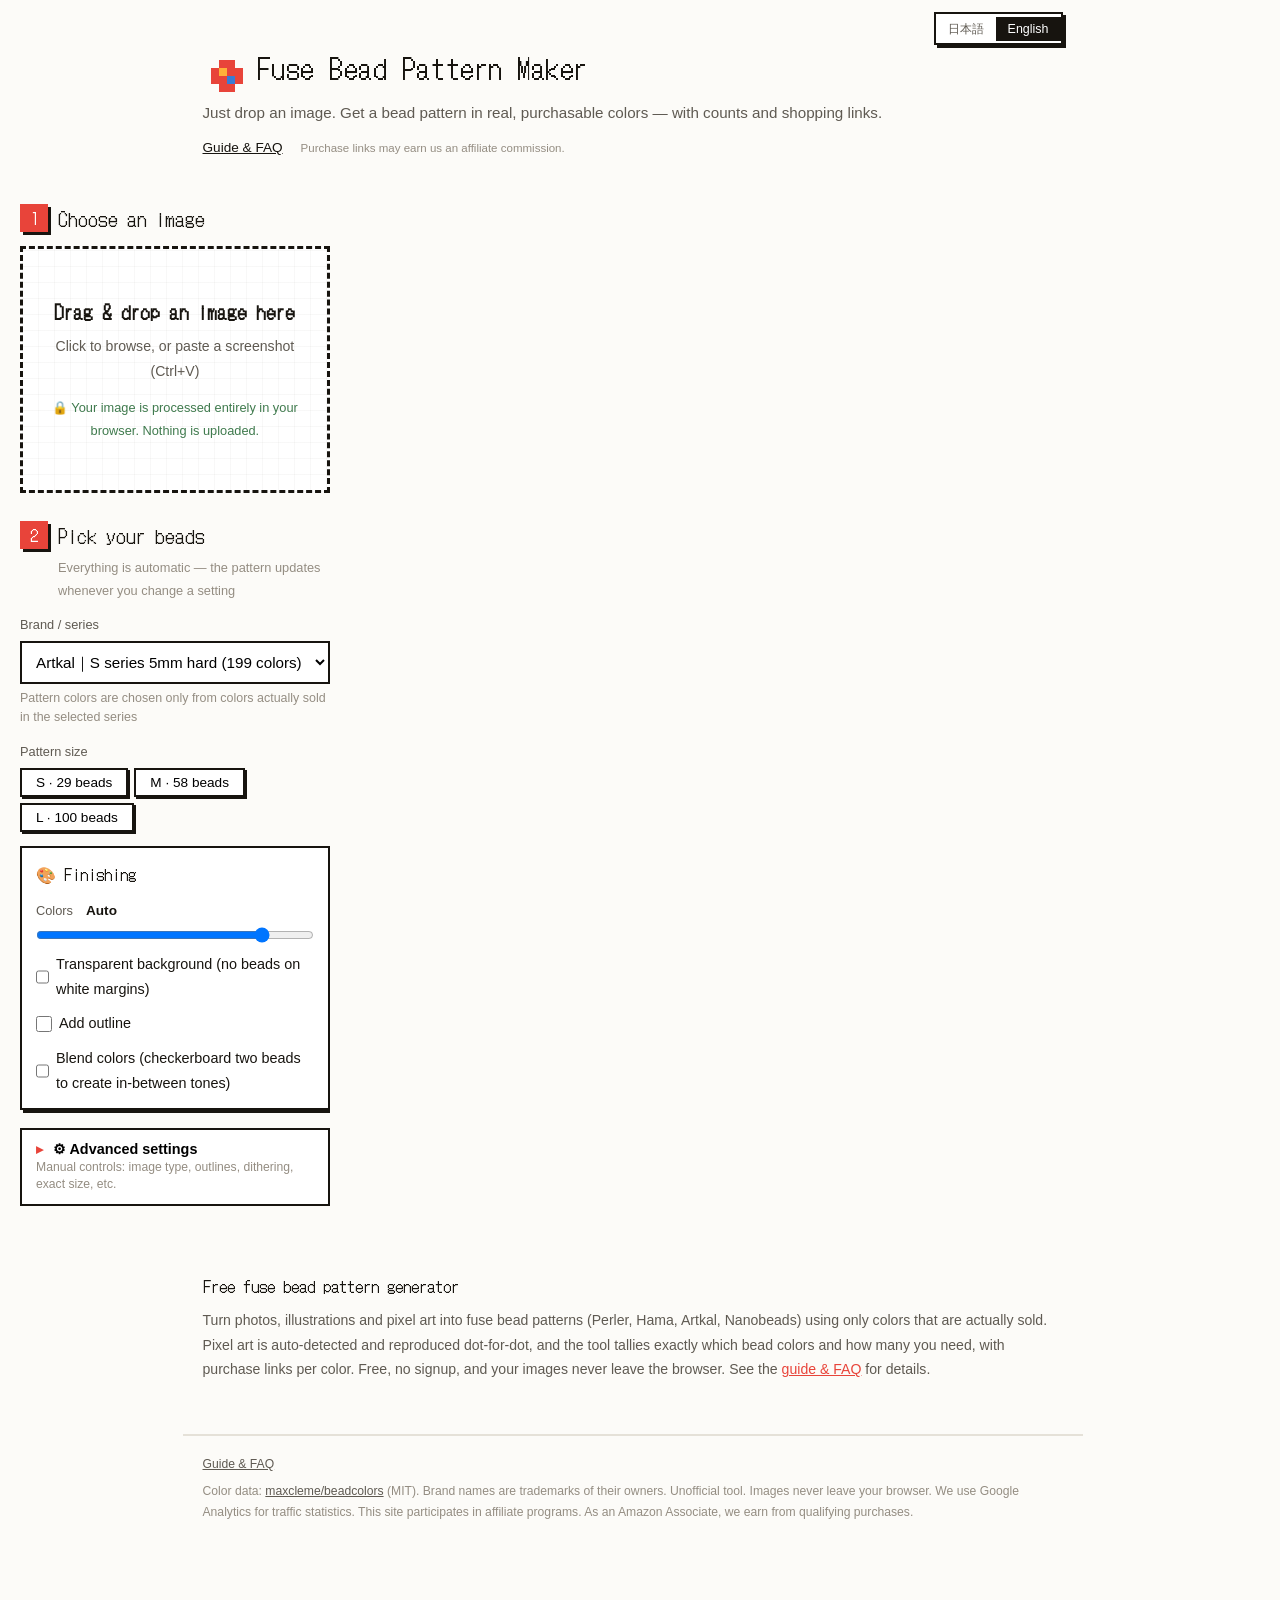
==== commit 16d6a61b: "hidden属性を常時優先するグローバルルール追加（display指定との衝突バグの全面対策）" ====
--- a/index.html
+++ b/index.html
@@ -46,7 +46,7 @@
 <link rel="preconnect" href="https://fonts.googleapis.com">
 <link rel="preconnect" href="https://fonts.gstatic.com" crossorigin>
 <link href="https://fonts.googleapis.com/css2?family=DotGothic16&display=swap" rel="stylesheet">
-<link rel="stylesheet" href="style.css?v=1784271604">
+<link rel="stylesheet" href="style.css?v=1784271662">
 </head>
 <body>
 <noscript><p style="padding:16px;text-align:center">このツールはブラウザ内で画像を変換するため、JavaScriptを有効にしてご利用ください。/ This tool converts images in your browser and requires JavaScript.</p></noscript>
@@ -349,8 +349,8 @@
   </div>
 </footer>
 
-<script src="palettes.js?v=1784271604"></script>
-<script src="config.js?v=1784271604"></script>
-<script src="app.js?v=1784271604"></script>
+<script src="palettes.js?v=1784271662"></script>
+<script src="config.js?v=1784271662"></script>
+<script src="app.js?v=1784271662"></script>
 </body>
 </html>
--- a/style.css
+++ b/style.css
@@ -15,6 +15,9 @@
   --warn-ink: #7c6410;
   --shadow: 3px 3px 0 var(--ink);
 }
+
+/* hidden属性は常にdisplay指定より優先する（display:flex等がUAのhiddenに勝ってしまう罠の全面対策） */
+[hidden] { display: none !important; }
 
 html {
   scroll-behavior: smooth;
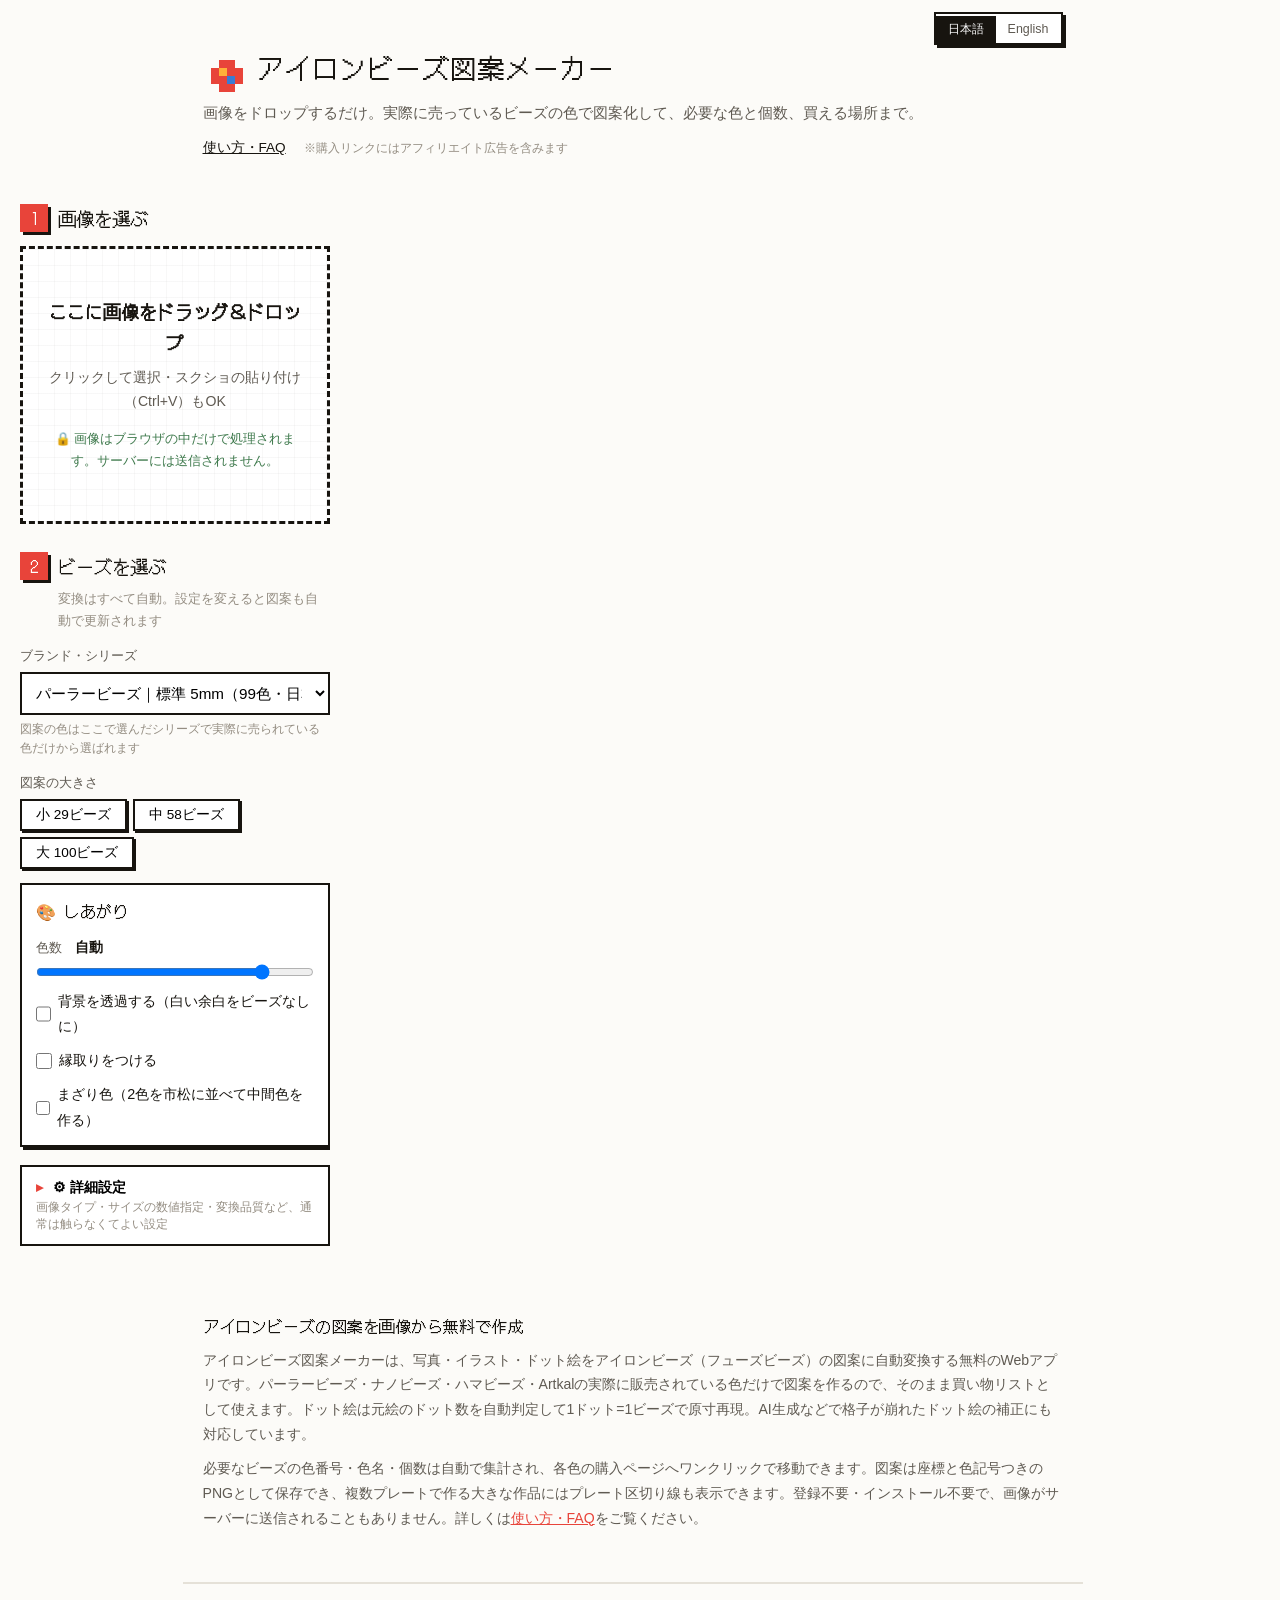
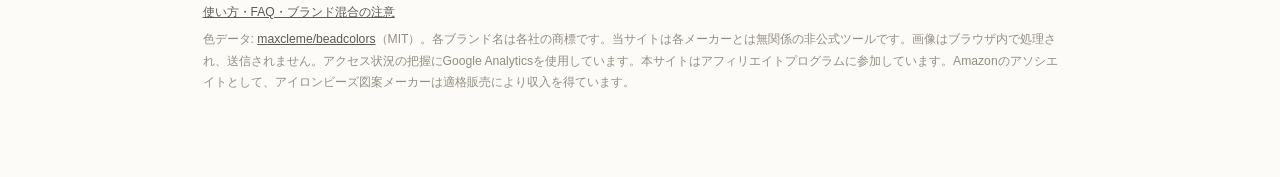
==== commit 94062312: "手直しに「↪ やり直す」（redo）を追加" ====
--- a/index.html
+++ b/index.html
@@ -2,6 +2,17 @@
 <html lang="ja" data-lang="ja">
 <head>
 <meta charset="UTF-8">
+<script>
+/* 初回訪問の非日本語ブラウザは英語版へ（言語選択済みユーザーとbotは対象外） */
+(function(){
+  try {
+    if (localStorage.getItem("beads_lang")) return;
+    if (/bot|crawl|spider|slurp|headless|lighthouse|prerender/i.test(navigator.userAgent)) return;
+    if ((navigator.language || "ja").toLowerCase().indexOf("ja") !== 0)
+      location.replace(new URL("en/", location.href));
+  } catch (e) { /* no-op */ }
+})();
+</script>
 <meta name="viewport" content="width=device-width, initial-scale=1.0, maximum-scale=1.0, user-scalable=no, viewport-fit=cover">
 <!-- Google tag (gtag.js) -->
 <script async src="https://www.googletagmanager.com/gtag/js?id=G-L8L3LJ2P45"></script>
@@ -14,6 +25,9 @@
 <title>アイロンビーズ図案メーカー｜写真・画像をドット絵図案に無料変換</title>
 <meta name="description" content="画像をドロップするだけでアイロンビーズの図案に自動変換。パーラービーズ・ナノビーズ・ハマ・Artkal対応。実際に売っている色番号で図案化し、必要な色と個数、購入先まで自動でわかる無料ツール。">
 <link rel="canonical" href="https://zerobuildone.github.io/beads-pattern-maker/">
+<link rel="alternate" hreflang="ja" href="https://zerobuildone.github.io/beads-pattern-maker/">
+<link rel="alternate" hreflang="en" href="https://zerobuildone.github.io/beads-pattern-maker/en/">
+<link rel="alternate" hreflang="x-default" href="https://zerobuildone.github.io/beads-pattern-maker/en/">
 <meta property="og:title" content="アイロンビーズ図案メーカー / Fuse Bead Pattern Maker">
 <meta property="og:description" content="画像をドロップするだけでアイロンビーズ図案に自動変換。色番号・必要個数・購入先まで出力。">
 <meta property="og:type" content="website">
@@ -22,6 +36,8 @@
 <meta property="og:image:width" content="1200">
 <meta property="og:image:height" content="630">
 <meta property="og:site_name" content="アイロンビーズ図案メーカー">
+<meta property="og:locale" content="ja_JP">
+<meta property="og:locale:alternate" content="en_US">
 <meta name="twitter:card" content="summary_large_image">
 <meta name="theme-color" content="#fcfbf8">
 <link rel="icon" href="favicon.ico" sizes="32x32">
@@ -46,7 +62,7 @@
 <link rel="preconnect" href="https://fonts.googleapis.com">
 <link rel="preconnect" href="https://fonts.gstatic.com" crossorigin>
 <link href="https://fonts.googleapis.com/css2?family=DotGothic16&display=swap" rel="stylesheet">
-<link rel="stylesheet" href="style.css?v=1784271662">
+<link rel="stylesheet" href="style.css?v=1784277219">
 </head>
 <body>
 <noscript><p style="padding:16px;text-align:center">このツールはブラウザ内で画像を変換するため、JavaScriptを有効にしてご利用ください。/ This tool converts images in your browser and requires JavaScript.</p></noscript>
@@ -79,6 +95,7 @@
     <div id="src-preview-wrap" hidden>
       <img id="src-preview" alt="preview">
       <div class="preview-side">
+        <button id="btn-crop" type="button" class="btn-sub" data-i18n="btnCrop">✂ トリミング</button>
         <button id="btn-clear-image" type="button" class="btn-sub" data-i18n="btnChangeImage">別の画像にする</button>
       </div>
     </div>
@@ -271,6 +288,7 @@
           <button type="button" class="btn-sub pen-size-btn" data-size="3">3</button>
         </span>
         <button id="btn-undo" type="button" class="btn-sub ep-undo" disabled data-i18n="btnUndo">↩ 元に戻す</button>
+        <button id="btn-redo" type="button" class="btn-sub" disabled data-i18n="btnRedo">↪ やり直す</button>
       </div>
       <div class="ep-row">
         <span class="pen-status"><span data-i18n="penPrefix">ペン:</span> <span id="pen-swatch" class="pen-swatch"></span><span id="pen-label">未選択</span></span>
@@ -332,8 +350,9 @@
   <p>必要なビーズの色番号・色名・個数は自動で集計され、各色の購入ページへワンクリックで移動できます。図案は座標と色記号つきのPNGとして保存でき、複数プレートで作る大きな作品にはプレート区切り線も表示できます。登録不要・インストール不要で、画像がサーバーに送信されることもありません。詳しくは<a href="guide.html">使い方・FAQ</a>をご覧ください。</p>
 </section>
 <section class="seo-intro lang-en">
-  <h2>Free fuse bead pattern generator</h2>
-  <p>Turn photos, illustrations and pixel art into fuse bead patterns (Perler, Hama, Artkal, Nanobeads) using only colors that are actually sold. Pixel art is auto-detected and reproduced dot-for-dot, and the tool tallies exactly which bead colors and how many you need, with purchase links per color. Free, no signup, and your images never leave the browser. See the <a href="guide.html">guide &amp; FAQ</a> for details.</p>
+  <h2>Free fuse bead pattern generator — turn any photo into a Perler, Hama or Artkal pattern</h2>
+  <p>Fuse Bead Pattern Maker converts photos, illustrations and pixel art into fuse bead patterns automatically. Unlike generic pixelators, it quantizes your image to colors that are actually sold — Perler, Hama (midi/mini), Artkal (5mm and 2.6mm) and Kawada Nanobeads — so the pattern doubles as a shopping list. Pixel art is auto-detected and reproduced dot-for-dot (one pixel = one bead), including AI-generated pixel art with a broken grid.</p>
+  <p>The tool tallies exactly which bead colors and how many of each you need, with purchase links per color, and exports the pattern as a PNG with grid coordinates and color symbols. Large designs get pegboard split lines. Free, no sign-up, no install — and your images are processed entirely in your browser, never uploaded. See the <a href="guide.html">guide &amp; FAQ</a> for details.</p>
 </section>
 
 </main>
@@ -349,8 +368,23 @@
   </div>
 </footer>
 
-<script src="palettes.js?v=1784271662"></script>
-<script src="config.js?v=1784271662"></script>
-<script src="app.js?v=1784271662"></script>
+<!-- トリミングモーダル -->
+<div id="crop-modal" class="crop-modal" hidden>
+  <div class="crop-box">
+    <h3 data-i18n="cropTitle">✂ トリミング</h3>
+    <div class="crop-stage"><canvas id="crop-canvas"></canvas></div>
+    <p class="crop-hint" data-i18n="cropHint">枠の中をドラッグで移動、角をドラッグで大きさ変更。枠の外からドラッグすると新しい範囲を描けます</p>
+    <div class="crop-actions">
+      <button id="btn-crop-reset" type="button" class="btn-sub" data-i18n="cropReset">全体に戻す</button>
+      <span class="crop-spacer"></span>
+      <button id="btn-crop-cancel" type="button" class="btn-sub" data-i18n="cropCancel">キャンセル</button>
+      <button id="btn-crop-apply" type="button" class="btn-main" data-i18n="cropApply">この範囲で使う</button>
+    </div>
+  </div>
+</div>
+
+<script src="palettes.js?v=1784277219"></script>
+<script src="config.js?v=1784277219"></script>
+<script src="app.js?v=1784277219"></script>
 </body>
 </html>
--- a/style.css
+++ b/style.css
@@ -415,6 +415,24 @@
   .pp-sw { width: 34px; height: 34px; }
 }
 
+/* トリミングモーダル */
+.crop-modal {
+  position: fixed; inset: 0; z-index: 300;
+  background: rgba(0,0,0,.55);
+  display: flex; align-items: center; justify-content: center;
+  padding: 16px;
+}
+.crop-box {
+  background: var(--bg); border: 2px solid var(--ink); box-shadow: var(--shadow);
+  padding: 14px 16px; max-width: 96vw;
+}
+.crop-box h3 { margin: 0 0 10px; }
+.crop-stage { display: flex; justify-content: center; background: #ddd; }
+#crop-canvas { touch-action: none; display: block; max-width: 100%; cursor: crosshair; }
+.crop-hint { font-size: .78rem; color: var(--ink-faint); margin: 8px 0 10px; line-height: 1.5; }
+.crop-actions { display: flex; gap: 8px; align-items: center; flex-wrap: wrap; }
+.crop-spacer { flex: 1; }
+
 /* しあがり: 見た目に直結する設定だけを常時表示するブロック */
 .finish-block {
   display: flex; flex-direction: column; gap: 9px;
